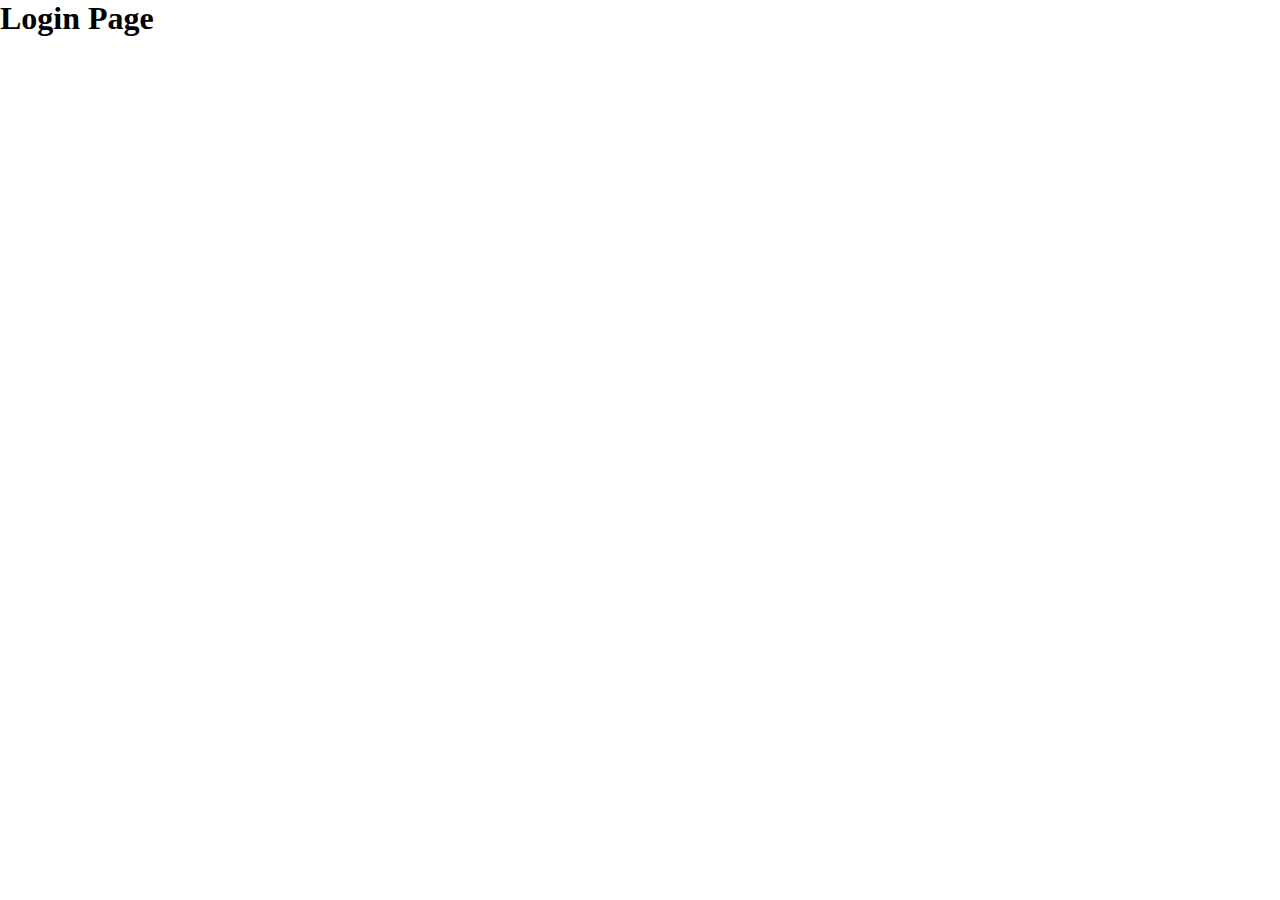
==== pages/login/index.html @ 4393f4ca "initial project" ====
<!DOCTYPE html>
<html lang="en">
  <head>
    <meta charset="UTF-8" />
    <meta name="viewport" content="width=device-width, initial-scale=1.0" />
    <title>Login Page</title>

    <!-- CSS -->
    <link rel="stylesheet" href="style.css" />

    <!-- JS -->
    <script src="script.js" defer></script>
  </head>
  <body>
    <h1>Login Page</h1>
  </body>
</html>
---- pages/login/style.css ----
* {
  margin: 0px;
  box-sizing: border-box;
}
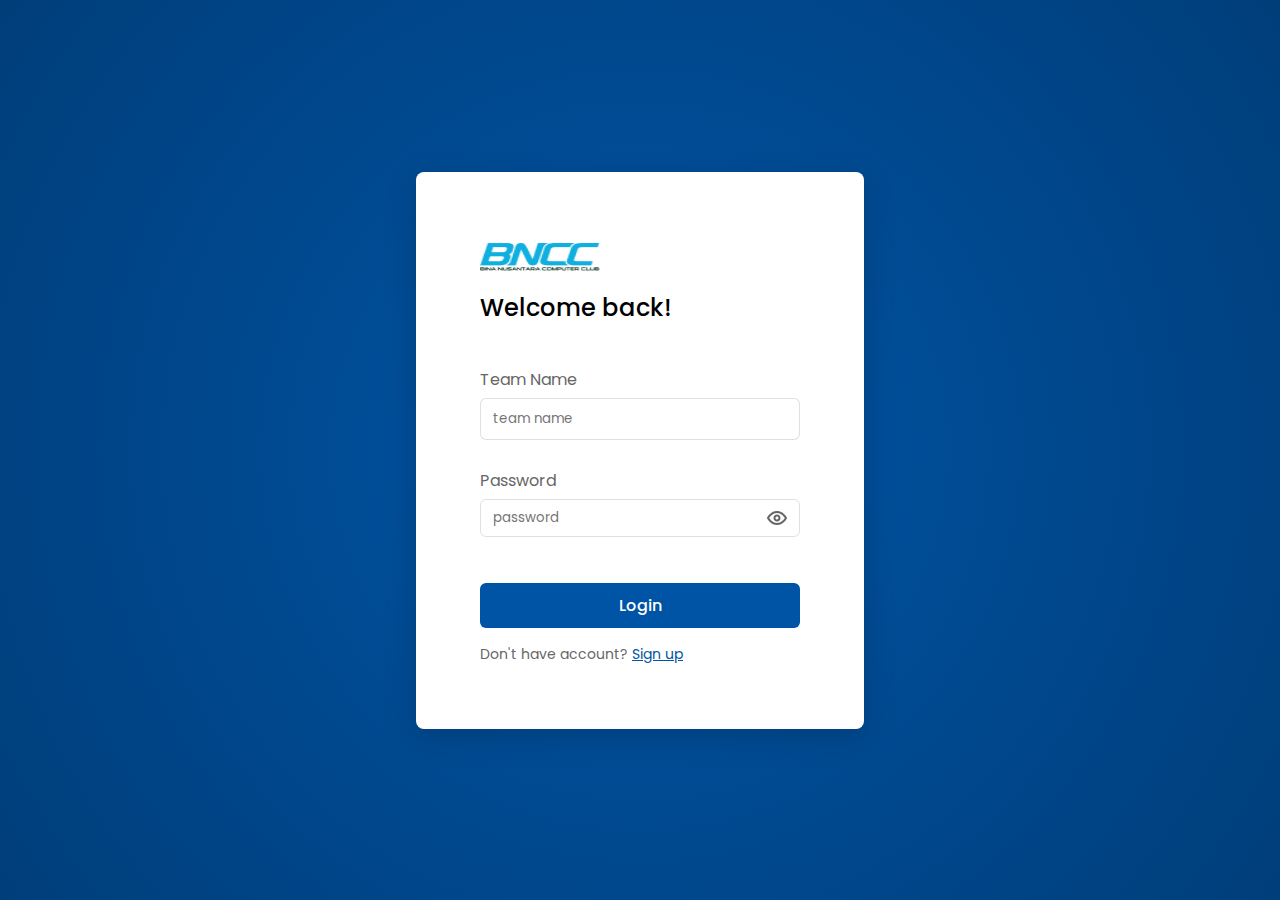
==== commit 0e358559: "create page login" ====
--- a/pages/login/index.html
+++ b/pages/login/index.html
@@ -10,8 +10,45 @@
 
     <!-- JS -->
     <script src="script.js" defer></script>
+
+    <!-- FONTS -->
+    <link
+      href="https://fonts.googleapis.com/css2?family=Inter:ital,opsz,wght@0,14..32,100..900;1,14..32,100..900&family=Poppins:ital,wght@0,100;0,200;0,300;0,400;0,500;0,600;0,700;0,800;0,900;1,100;1,200;1,300;1,400;1,500;1,600;1,700;1,800;1,900&display=swap"
+      rel="stylesheet"
+    />
   </head>
   <body>
-    <h1>Login Page</h1>
+    <div class="container">
+      <div class="top-content">
+        <img src="../../assets/images/img-logo-bncc-blue.png" alt="Logo BNCC" class="img-logo-bncc" />
+        <h2 class="text-greet">Welcome back!</h2>
+      </div>
+
+      <div class="mid-content">
+        <div class="input-wrapper">
+          <p class="input-name">Team Name</p>
+          <input type="text" placeholder="team name" class="form-input" id="input-team" />
+          <p class="error-message" id="team-error"></p>
+        </div>
+        <div class="input-wrapper">
+          <p class="input-name">Password</p>
+          <div class="input-eyes">
+            <input type="password" placeholder="password" class="form-input-pass" id="input-pass" />
+            <div class="eyes-container">
+              <img src="../../assets/icons/ic-eyes-open.svg" alt="Icon Eyes" id="ic-eyes" />
+            </div>
+          </div>
+          <p class="error-message" id="pass-error"></p>
+        </div>
+      </div>
+
+      <div class="bottom-content">
+        <button class="btn-login" id="btn-login">Login</button>
+        <p class="text-confirm">
+          Don't have account?
+          <a href="../register/index.html">Sign up</a>
+        </p>
+      </div>
+    </div>
   </body>
 </html>
--- a/pages/login/style.css
+++ b/pages/login/style.css
@@ -1,4 +1,174 @@
+:root {
+  /* tipografi */
+  --font-family: "Poppins";
+  --weight-regular: 400;
+  --weight-medium: 500;
+  --weight-semibold: 600;
+  --weight-bold: 700;
+
+  /* fontsize */
+  --dp-10: 10px;
+  --dp-12: 12px;
+  --dp-14: 14px;
+  --dp-16: 16px;
+  --dp-18: 18px;
+  --dp-20: 20px;
+  --dp-22: 22px;
+  --dp-24: 24px;
+  --dp-26: 26px;
+  --dp-28: 28px;
+  --dp-30: 30px;
+  --dp-32: 32px;
+
+  /* color */
+  --color-background: #fbfbfb;
+  --color-primary: #0054a5;
+  --color-error: #b20110;
+  --color-pink: #fdedee;
+  --color-logout: #fbeeea;
+  --color-white: #ffffff;
+  --color-contact: #e5effa;
+  --border-contact: #abcdf1;
+  --line-timeline: #cdd8dd;
+  --text-primary: #000000;
+  --text-secondary: #666666;
+  --outer-gradient: #003e7a;
+}
+
 * {
-  margin: 0px;
+  padding: 0;
+  margin: 0;
   box-sizing: border-box;
+  font-family: var(--font-family);
 }
+
+body {
+  background: radial-gradient(circle, #0054a5 0%, #003e7a 100%);
+  display: flex;
+  justify-content: center;
+  align-items: center;
+  height: 100vh;
+  margin: 0;
+}
+
+.container {
+  background-color: var(--color-white);
+  padding: 64px;
+  width: 448px;
+  border-radius: 8px;
+  box-shadow: 0px 8px 32px rgba(0, 0, 0, 0.16);
+}
+
+.top-content {
+  display: flex;
+  flex-direction: column;
+  gap: 12px;
+}
+
+.img-logo-bncc {
+  width: 120px;
+  height: 42px;
+}
+
+.text-greet {
+  font-weight: var(--weight-medium);
+  font-size: var(--dp-24);
+}
+
+.mid-content {
+  margin: 42px 0;
+  display: flex;
+  flex-direction: column;
+  gap: 24px;
+}
+
+.input-name {
+  font-weight: var(--weight-regular);
+  font-size: var(--dp-16);
+  color: var(--text-secondary);
+  margin-bottom: 6px;
+}
+
+.form-input {
+  width: 100%;
+  padding: 10px 12px;
+  border: solid 1px rgba(0, 0, 0, 0.12);
+  border-radius: 6px;
+}
+
+.form-input-pass {
+  border: none;
+  background-color: transparent;
+  flex: 1;
+  padding: 0;
+  outline: none;
+}
+
+.input-eyes {
+  width: 100%;
+  border: solid 1px rgba(0, 0, 0, 0.12);
+  display: flex;
+  align-items: center;
+  justify-content: space-between;
+  padding: 8px 12px;
+  border-radius: 6px;
+}
+
+.form-input:focus {
+  border-color: var(--color-primary);
+  outline: none;
+}
+
+.input-eyes:focus-within {
+  border-color: var(--color-primary);
+}
+
+#ic-eyes {
+  cursor: pointer;
+  width: 20px;
+  height: 20px;
+  display: block;
+  object-fit: contain;
+}
+
+.error-message {
+  font-size: var(--dp-12);
+  font-weight: var(--weight-regular);
+  color: var(--color-error);
+  margin-top: 4px;
+}
+
+.form-input.error,
+.input-eyes.error {
+  border: solid 1px var(--color-error);
+}
+
+.bottom-content {
+  display: flex;
+  flex-direction: column;
+  gap: 16px;
+}
+
+.btn-login {
+  width: 100%;
+  background-color: var(--color-primary);
+  border: none;
+  padding: 10px;
+  border-radius: 6px;
+  color: var(--color-white);
+  font-weight: var(--weight-medium);
+  font-size: var(--dp-16);
+  cursor: pointer;
+}
+
+.text-confirm {
+  color: var(--text-secondary);
+  font-size: var(--dp-14);
+  font-weight: var(--weight-regular);
+}
+
+.text-confirm a {
+  color: var(--color-primary);
+  font-size: var(--dp-14);
+  font-weight: var(--weight-regular);
+}
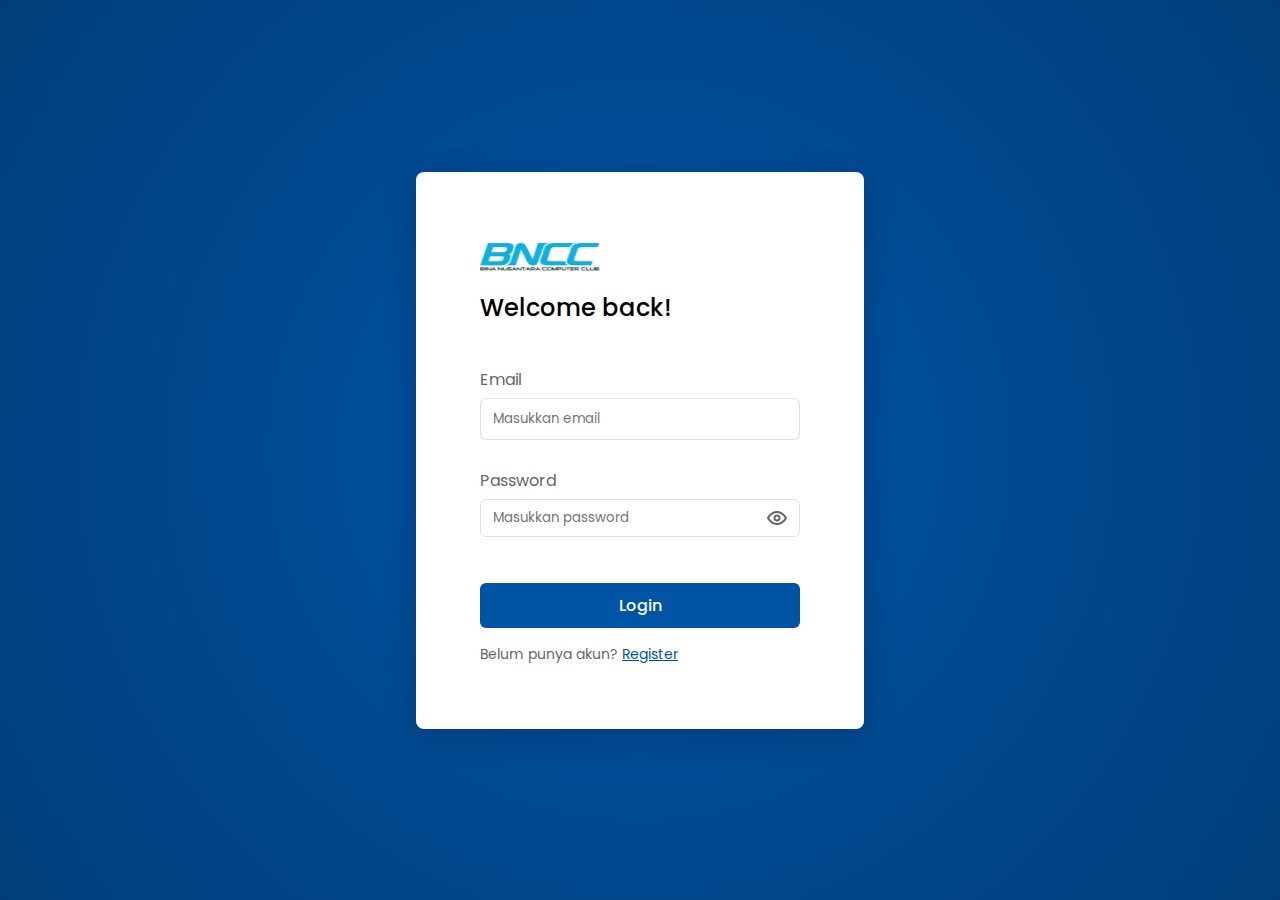
==== commit f82003f9: "ui refinement on header" ====
--- a/pages/login/index.html
+++ b/pages/login/index.html
@@ -26,14 +26,14 @@
 
       <div class="mid-content">
         <div class="input-wrapper">
-          <p class="input-name">Team Name</p>
-          <input type="text" placeholder="team name" class="form-input" id="input-team" />
-          <p class="error-message" id="team-error"></p>
+          <p class="input-name">Email</p>
+          <input type="text" placeholder="Masukkan email" class="form-input" id="input-email" />
+          <p class="error-message" id="email-error"></p>
         </div>
         <div class="input-wrapper">
           <p class="input-name">Password</p>
           <div class="input-eyes">
-            <input type="password" placeholder="password" class="form-input-pass" id="input-pass" />
+            <input type="password" placeholder="Masukkan password" class="form-input-pass" id="input-pass" />
             <div class="eyes-container">
               <img src="../../assets/icons/ic-eyes-open.svg" alt="Icon Eyes" id="ic-eyes" />
             </div>
@@ -45,8 +45,8 @@
       <div class="bottom-content">
         <button class="btn-login" id="btn-login">Login</button>
         <p class="text-confirm">
-          Don't have account?
-          <a href="../register/index.html">Sign up</a>
+          Belum punya akun?
+          <a href="../register/index.html">Register</a>
         </p>
       </div>
     </div>
--- a/pages/login/style.css
+++ b/pages/login/style.css
@@ -24,12 +24,7 @@
   --color-background: #fbfbfb;
   --color-primary: #0054a5;
   --color-error: #b20110;
-  --color-pink: #fdedee;
-  --color-logout: #fbeeea;
   --color-white: #ffffff;
-  --color-contact: #e5effa;
-  --border-contact: #abcdf1;
-  --line-timeline: #cdd8dd;
   --text-primary: #000000;
   --text-secondary: #666666;
   --outer-gradient: #003e7a;
